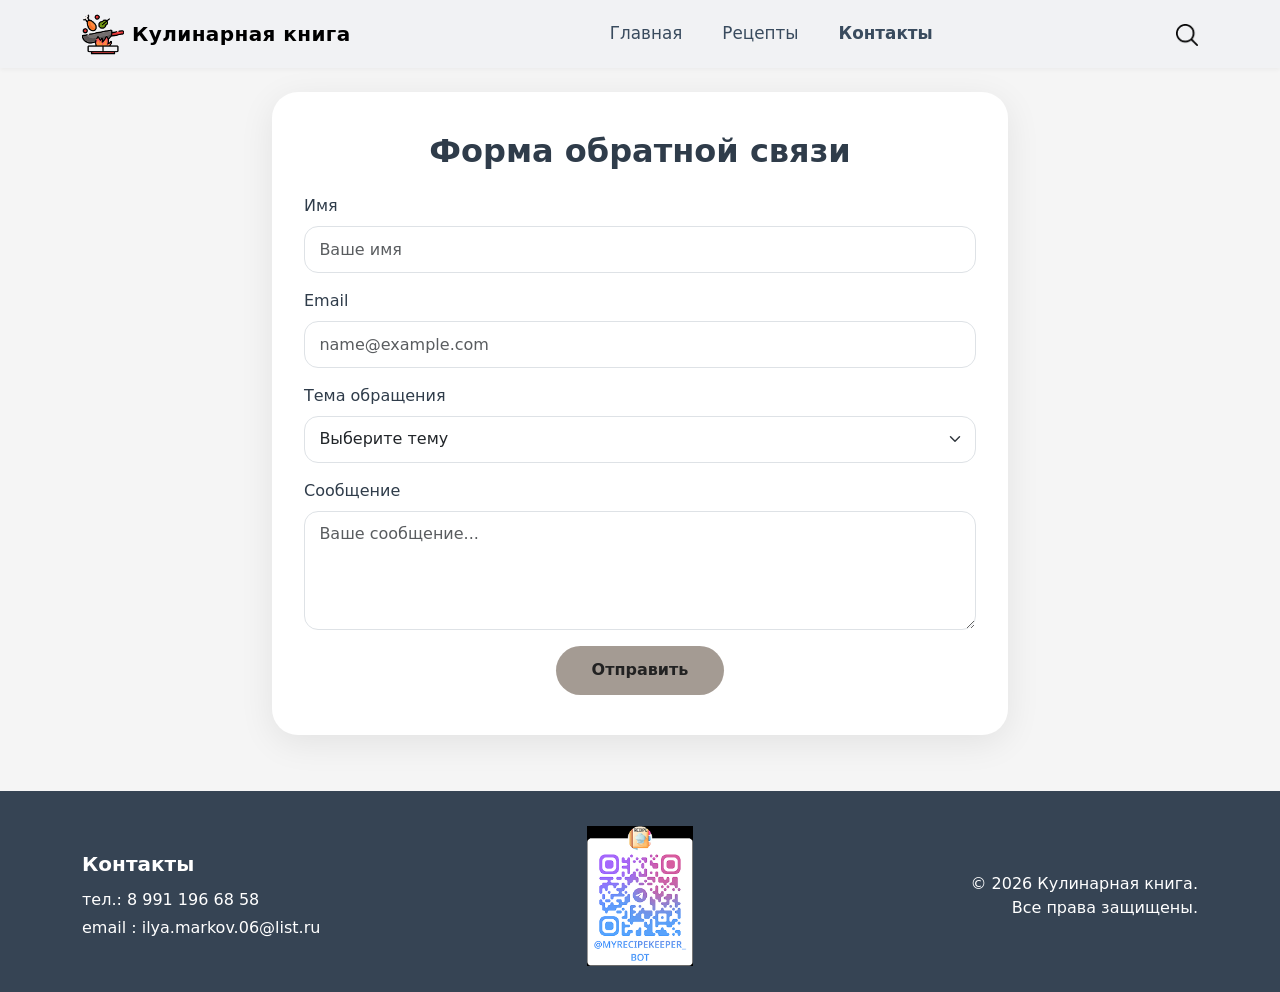
==== form.html @ 8230dfde "первая версия" ====
<!DOCTYPE html>
<html lang="ru">
  <head>
    <meta charset="UTF-8" />
    <meta name="viewport" content="width=device-width, initial-scale=1" />
    <title>Кулинарная книга – Форма обратной связи</title>
    <link
      href="https://cdn.jsdelivr.net/npm/bootstrap@5.3.2/dist/css/bootstrap.min.css"
      rel="stylesheet"
      integrity="sha384-T3c6CoIi6uLrA9TneNEoa7RxnatzjcDSCmG1MXxSR1GAsXEV/Dwwykc2MPK8M2HN"
      crossorigin="anonymous"
    />
    <link rel="stylesheet" href="styles.css" />
    <link rel="icon" type="image/x-icon" href="favicon.ico" />
  </head>
  <body>
    <div class="page-wrapper">
      <!-- Шапка -->
      <header>
        <nav class="navbar navbar-expand-lg navbar-custom">
          <div class="container">
            <a class="navbar-brand d-flex align-items-center" href="index.html">
              <img
                src="logo.png"
                alt="Логотип"
                class="navbar-brand-logo-img"
              />
              <span class="navbar-brand-text">Кулинарная книга</span>
            </a>
            <button
              class="navbar-toggler"
              type="button"
              data-bs-toggle="collapse"
              data-bs-target="#mainNavbar"
              aria-controls="mainNavbar"
              aria-expanded="false"
              aria-label="Toggle navigation"
            >
              <span class="navbar-toggler-icon"></span>
            </button>
            <div class="collapse navbar-collapse" id="mainNavbar">
              <ul class="navbar-nav mx-auto mb-2 mb-lg-0">
                <li class="nav-item">
                  <a class="nav-link" href="index.html">Главная</a>
                </li>
                <li class="nav-item">
                  <a class="nav-link" href="list.html">Рецепты</a>
                </li>
                <li class="nav-item">
                  <a
                    class="nav-link active"
                    aria-current="page"
                    href="form.html"
                    >Контакты</a
                  >
                </li>
              </ul>
              <div class="d-none d-lg-block">
                <img src="search.png" alt="Поиск" class="nav-search-img" />
              </div>
            </div>
          </div>
        </nav>
      </header>

      <!-- Контент -->
      <main class="py-4">
        <div class="container">
          <div class="row justify-content-center">
            <div class="col-lg-8">
              <div class="form-card">
                <h2 class="section-title text-center mb-4">
                  Форма обратной связи
                </h2>
                <!-- Форма не отправляет данные, только вёрстка -->
                <form>
                  <div class="mb-3">
                    <label for="name" class="form-label">Имя</label>
                    <input
                      type="text"
                      class="form-control"
                      id="name"
                      placeholder="Ваше имя"
                    />
                  </div>

                  <div class="mb-3">
                    <label for="email" class="form-label">Email</label>
                    <input
                      type="email"
                      class="form-control"
                      id="email"
                      placeholder="name@example.com"
                    />
                  </div>

                  <div class="mb-3">
                    <label for="topic" class="form-label">Тема обращения</label>
                    <select class="form-select" id="topic">
                      <option selected>Выберите тему</option>
                      <option value="1">Предложить рецепт</option>
                      <option value="2">Сообщить об ошибке</option>
                      <option value="3">Другой вопрос</option>
                    </select>
                  </div>

                  <div class="mb-3">
                    <label for="message" class="form-label">Сообщение</label>
                    <textarea
                      class="form-control"
                      id="message"
                      rows="4"
                      placeholder="Ваше сообщение..."
                    ></textarea>
                  </div>

                  <div class="d-flex justify-content-center">
                    <button type="submit" class="btn btn-submit">
                      Отправить
                    </button>
                  </div>
                </form>
              </div>
            </div>
          </div>
        </div>
      </main>

      <!-- Футер -->
      <footer class="site-footer">
        <div class="container">
          <div class="row align-items-center">
            <div class="col-md-4 mb-4 mb-md-0">
              <h5>Контакты</h5>
              <p class="mb-1">тел.: 8&nbsp;991&nbsp;196&nbsp;68&nbsp;58</p>
              <p class="mb-0">
                email :
                <a href="mailto:ilya.markov.06@list.ru">ilya.markov.06@list.ru</a>
              </p>
            </div>
            <div class="col-md-4 mb-4 mb-md-0 text-center">
              <img src="qr_code.png" alt="QR-код" class="qr-img" />
            </div>
            <div class="col-md-4 footer-copy">
              <p class="mb-0">
                © 2026 Кулинарная книга.<br />
                Все права защищены.
              </p>
            </div>
          </div>
        </div>
      </footer>
    </div>

    <script
      src="https://cdn.jsdelivr.net/npm/bootstrap@5.3.2/dist/js/bootstrap.bundle.min.js"
      integrity="sha384-C6RzsynM9kWDrMNeT87bh95OGNyZPhcTNXj1NW7RuBCsyN/o0jlpcV8Qyq46cDfL"
      crossorigin="anonymous"
    ></script>
  </body>
</html>
---- styles.css ----
/* Подключается на всех страницах */

body {
  font-family: "Montserrat", system-ui, -apple-system, BlinkMacSystemFont,
    "Segoe UI", sans-serif;
  background-color: #f5f5f5;
  color: #2f3c4a;
}

html,
body {
  height: 100%;
}

.page-wrapper {
  min-height: 100vh;
  display: flex;
  flex-direction: column;
}

main {
  flex: 1 0 auto;
}

.site-footer {
  flex-shrink: 0;
}

/* Шапка */
.navbar-custom {
  background-color: #f1f2f4;
  box-shadow: 0 2px 4px rgba(0, 0, 0, 0.04);
}

.navbar-brand-logo {
  width: 42px;
  height: 42px;
  border-radius: 50%;
  background-color: #ff7b3a;
  display: inline-flex;
  align-items: center;
  justify-content: center;
  color: #fff;
  font-weight: 700;
  font-size: 20px;
  margin-right: 8px;
}

.navbar-brand-logo-img {
  width: 42px;
  height: 42px;
  object-fit: contain;
  margin-right: 8px;
}

.navbar-brand-text {
  font-weight: 600;
  letter-spacing: 0.02em;
}

.nav-link {
  font-size: 1.05rem;
  padding-left: 1.25rem !important;
  padding-right: 1.25rem !important;
  color: #394b5e !important;
}

.nav-link.active {
  font-weight: 600;
}

.nav-search-icon {
  font-size: 1.3rem;
  color: #394b5e;
}

.nav-search-img {
  width: 22px;
  height: 22px;
  object-fit: contain;
}

/* Главный экран */
.hero-section {
  padding: 4rem 0 5rem;
  text-align: center;
}

.hero-card {
  background-color: #ffffff;
  border-radius: 26px;
  box-shadow: 0 8px 35px rgba(0, 0, 0, 0.08);
  padding: 4rem 1.5rem 3.5rem;
}

.hero-title {
  font-weight: 600;
  font-size: clamp(2rem, 3vw, 2.5rem);
  margin-bottom: 1.75rem;
}

.hero-subtitle {
  font-size: clamp(1.1rem, 2vw, 1.3rem);
  margin-bottom: 2.5rem;
  color: #5a6a7a;
}

.btn-main {
  background-color: #a49b93;
  color: #222;
  border-radius: 999px;
  padding: 0.9rem 2.5rem;
  font-weight: 600;
  border: none;
}

.btn-main:hover {
  background-color: #93887f;
  color: #111;
}

/* Кнопка «Добавить рецепт» на главной — на 30px ниже соседней */
.btn-add-recipe-offset {
  margin-top: 30px;
}

/* Общие элементы */
.section-title {
  font-weight: 600;
  margin-bottom: 2rem;
}

.photo-placeholder,
.qr-placeholder,
.recipe-image-placeholder {
  background-color: #e4e5e8;
  border-radius: 18px;
  display: flex;
  align-items: center;
  justify-content: center;
  color: #7b828b;
  text-align: center;
  font-size: 0.95rem;
}

.photo-placeholder {
  width: 100%;
  padding-top: 56.25%;
  position: relative;
}

.photo-placeholder span {
  position: absolute;
  inset: 0;
  display: flex;
  align-items: center;
  justify-content: center;
}

.qr-placeholder {
  width: 140px;
  height: 140px;
  margin: 0 auto;
}

.qr-img {
  width: 140px;
  height: 140px;
  object-fit: contain;
  border-radius: 14px;
}

/* Список рецептов */
.recipe-card {
  background-color: #e4e5e8;
  border: none;
  border-radius: 22px;
  padding: 0.9rem;
  margin-bottom: 1rem;
}

.recipe-card-title {
  font-weight: 600;
  margin-bottom: 0.25rem;
}

.recipe-card-text {
  color: #5a6a7a;
  margin-bottom: 0;
}

.recipe-card-img {
  border-radius: 20px;
  width: 100%;
  height: 100%;
  object-fit: cover;
}

.recipe-thumb {
  width: 100%;
  aspect-ratio: 16 / 9;
  object-fit: cover;
  border-radius: 20px;
}

.recipe-details-btn {
  background-color: #a49b93;
  color: #222;
  border-radius: 999px;
  padding: 0.4rem 1.1rem;
  font-size: 0.9rem;
  border: none;
}

.recipe-details-btn:hover {
  background-color: #93887f;
  color: #111;
}

/* Страница рецепта */
.recipe-detail-card {
  background-color: #e4e5e8;
  border-radius: 26px;
  padding: 2.5rem 2rem;
}

.recipe-detail-title {
  font-weight: 600;
  font-size: 1.4rem;
}

.recipe-detail-meta {
  font-size: 1rem;
  margin-bottom: 1.5rem;
}

.back-btn {
  background-color: #a49b93;
  border: none;
  border-radius: 999px;
  padding: 0.55rem 1.5rem;
  font-weight: 600;
  color: #222;
}

.back-btn:hover {
  background-color: #93887f;
  color: #111;
}

/* Форма */
.form-card {
  background-color: #ffffff;
  border-radius: 26px;
  box-shadow: 0 8px 35px rgba(0, 0, 0, 0.08);
  padding: 2.5rem 2rem;
}

.form-label {
  font-weight: 500;
}

.form-control,
.form-select {
  border-radius: 14px;
  padding: 0.65rem 0.9rem;
}

.btn-submit {
  background-color: #a49b93;
  border-radius: 999px;
  border: none;
  padding: 0.8rem 2.2rem;
  font-weight: 600;
  color: #222;
}

.btn-submit:hover {
  background-color: #93887f;
  color: #111;
}

/* Футер */
.site-footer {
  background-color: #364454;
  color: #ffffff;
  padding: 2.2rem 0 1.6rem;
  margin-top: 2rem;
}

.site-footer h5 {
  font-weight: 600;
  margin-bottom: 0.75rem;
}

.site-footer a {
  color: #ffffff;
  text-decoration: none;
}

.site-footer a:hover {
  text-decoration: underline;
}

.footer-copy {
  text-align: right;
}

@media (max-width: 767.98px) {
  .hero-card {
    padding: 2.8rem 1.5rem 2.6rem;
  }

  .recipe-detail-card {
    padding: 2rem 1.5rem;
  }

  .footer-copy {
    text-align: left;
    margin-top: 1.2rem;
  }
}
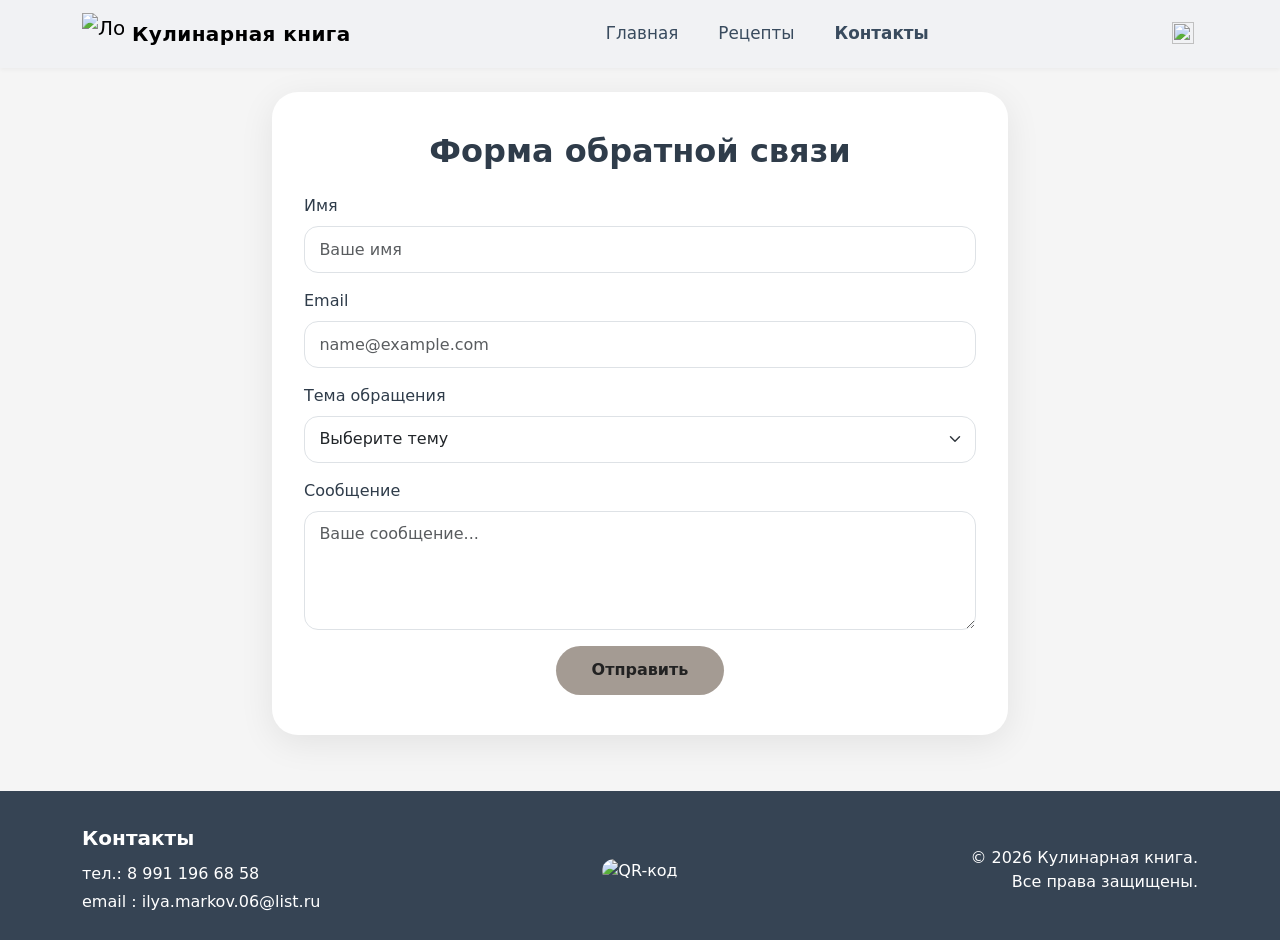
==== commit a94915ac: "dowlanding for laba chinazes" ====
--- a/form.html
+++ b/form.html
@@ -10,7 +10,7 @@
       integrity="sha384-T3c6CoIi6uLrA9TneNEoa7RxnatzjcDSCmG1MXxSR1GAsXEV/Dwwykc2MPK8M2HN"
       crossorigin="anonymous"
     />
-    <link rel="stylesheet" href="styles.css" />
+    <link rel="stylesheet" href="css/styles.css" />
     <link rel="icon" type="image/x-icon" href="favicon.ico" />
   </head>
   <body>
@@ -21,7 +21,7 @@
           <div class="container">
             <a class="navbar-brand d-flex align-items-center" href="index.html">
               <img
-                src="logo.png"
+                src="images/logo.png"
                 alt="Логотип"
                 class="navbar-brand-logo-img"
               />
@@ -44,7 +44,7 @@
                   <a class="nav-link" href="index.html">Главная</a>
                 </li>
                 <li class="nav-item">
-                  <a class="nav-link" href="list.html">Рецепты</a>
+                  <a class="nav-link" href="list.php">Рецепты</a>
                 </li>
                 <li class="nav-item">
                   <a
@@ -56,7 +56,9 @@
                 </li>
               </ul>
               <div class="d-none d-lg-block">
-                <img src="search.png" alt="Поиск" class="nav-search-img" />
+                <a class="nav-search-link" href="list.php#recipeSearch" title="Поиск рецептов" aria-label="Поиск по рецептам">
+                  <img src="images/search.png" alt="" width="22" height="22" class="nav-search-img" />
+                </a>
               </div>
             </div>
           </div>
@@ -73,13 +75,16 @@
                   Форма обратной связи
                 </h2>
                 <!-- Форма не отправляет данные, только вёрстка -->
-                <form>
+                <form id="feedbackForm">
                   <div class="mb-3">
                     <label for="name" class="form-label">Имя</label>
                     <input
                       type="text"
                       class="form-control"
                       id="name"
+                      name="name"
+                      required
+                      maxlength="200"
                       placeholder="Ваше имя"
                     />
                   </div>
@@ -90,14 +95,16 @@
                       type="email"
                       class="form-control"
                       id="email"
+                      name="email"
+                      required
                       placeholder="name@example.com"
                     />
                   </div>
 
                   <div class="mb-3">
                     <label for="topic" class="form-label">Тема обращения</label>
-                    <select class="form-select" id="topic">
-                      <option selected>Выберите тему</option>
+                    <select class="form-select" id="topic" name="topic" required>
+                      <option value="" selected disabled>Выберите тему</option>
                       <option value="1">Предложить рецепт</option>
                       <option value="2">Сообщить об ошибке</option>
                       <option value="3">Другой вопрос</option>
@@ -109,6 +116,8 @@
                     <textarea
                       class="form-control"
                       id="message"
+                      name="message"
+                      required
                       rows="4"
                       placeholder="Ваше сообщение..."
                     ></textarea>
@@ -139,7 +148,7 @@
               </p>
             </div>
             <div class="col-md-4 mb-4 mb-md-0 text-center">
-              <img src="qr_code.png" alt="QR-код" class="qr-img" />
+              <img src="images/qr_code.png" alt="QR-код" class="qr-img" />
             </div>
             <div class="col-md-4 footer-copy">
               <p class="mb-0">
@@ -157,6 +166,26 @@
       integrity="sha384-C6RzsynM9kWDrMNeT87bh95OGNyZPhcTNXj1NW7RuBCsyN/o0jlpcV8Qyq46cDfL"
       crossorigin="anonymous"
     ></script>
+
+    <!-- Модальное окно для сообщений формы -->
+  <div class="modal fade" id="formModal" tabindex="-1" aria-labelledby="formModalLabel" aria-hidden="true">
+    <div class="modal-dialog">
+      <div class="modal-content">
+        <div class="modal-header">
+          <h5 class="modal-title" id="formModalLabel">Сообщение</h5>
+          <button type="button" class="btn-close" data-bs-dismiss="modal" aria-label="Закрыть"></button>
+        </div>
+        <div class="modal-body" id="formModalBody">
+          Текст сообщения
+        </div>
+        <div class="modal-footer">
+          <button type="button" class="btn btn-secondary" data-bs-dismiss="modal">Закрыть</button>
+        </div>
+      </div>
+    </div>
+  </div>
+
+  <script src="js/script.js"></script>
   </body>
 </html>
 
--- a/css/styles.css
+++ b/css/styles.css
@@ -0,0 +1,436 @@
+/* Подключается на всех страницах */
+
+body {
+  font-family: "Montserrat", system-ui, -apple-system, BlinkMacSystemFont,
+    "Segoe UI", sans-serif;
+  background-color: #f5f5f5;
+  color: #2f3c4a;
+}
+
+html,
+body {
+  height: 100%;
+}
+
+.page-wrapper {
+  min-height: 100vh;
+  display: flex;
+  flex-direction: column;
+}
+
+main {
+  flex: 1 0 auto;
+}
+
+.site-footer {
+  flex-shrink: 0;
+}
+
+/* Шапка */
+.navbar-custom {
+  background-color: #f1f2f4;
+  box-shadow: 0 2px 4px rgba(0, 0, 0, 0.04);
+}
+
+.navbar-brand-logo {
+  width: 42px;
+  height: 42px;
+  border-radius: 50%;
+  background-color: #ff7b3a;
+  display: inline-flex;
+  align-items: center;
+  justify-content: center;
+  color: #fff;
+  font-weight: 700;
+  font-size: 20px;
+  margin-right: 8px;
+}
+
+.navbar-brand-logo-img {
+  width: 42px;
+  height: 42px;
+  object-fit: contain;
+  margin-right: 8px;
+}
+
+.navbar-brand-text {
+  font-weight: 600;
+  letter-spacing: 0.02em;
+}
+
+.nav-link {
+  font-size: 1.05rem;
+  padding-left: 1.25rem !important;
+  padding-right: 1.25rem !important;
+  color: #394b5e !important;
+}
+
+.nav-link.active {
+  font-weight: 600;
+}
+
+.nav-search-icon {
+  font-size: 1.3rem;
+  color: #394b5e;
+}
+
+.nav-search-link {
+  display: inline-flex;
+  align-items: center;
+  justify-content: center;
+  text-decoration: none;
+  line-height: 0;
+  padding: 4px;
+  border-radius: 8px;
+  transition: background-color 0.15s ease;
+}
+
+.nav-search-link:hover {
+  background-color: rgba(57, 75, 94, 0.08);
+}
+
+.nav-search-link:focus-visible {
+  outline: 2px solid #a49b93;
+  outline-offset: 2px;
+}
+
+.nav-search-img {
+  width: 22px;
+  height: 22px;
+  object-fit: contain;
+  display: block;
+}
+
+/* Главный экран */
+.hero-section {
+  padding: 4rem 0 5rem;
+  text-align: center;
+}
+
+.hero-card {
+  background-color: #ffffff;
+  border-radius: 26px;
+  box-shadow: 0 8px 35px rgba(0, 0, 0, 0.08);
+  padding: 4rem 1.5rem 3.5rem;
+}
+
+.hero-title {
+  font-weight: 600;
+  font-size: clamp(2rem, 3vw, 2.5rem);
+  margin-bottom: 1.75rem;
+}
+
+.hero-subtitle {
+  font-size: clamp(1.1rem, 2vw, 1.3rem);
+  margin-bottom: 2.5rem;
+  color: #5a6a7a;
+}
+
+.btn-main {
+  background-color: #a49b93;
+  color: #222;
+  border-radius: 999px;
+  padding: 0.9rem 2.5rem;
+  font-weight: 600;
+  border: none;
+}
+
+.btn-main:hover {
+  background-color: #93887f;
+  color: #111;
+}
+
+/* Кнопка «Добавить рецепт» на главной — на 30px ниже соседней */
+.btn-add-recipe-offset {
+  margin-top: 30px;
+}
+
+/* Общие элементы */
+.section-title {
+  font-weight: 600;
+  margin-bottom: 2rem;
+}
+
+.photo-placeholder,
+.qr-placeholder,
+.recipe-image-placeholder {
+  background-color: #e4e5e8;
+  border-radius: 18px;
+  display: flex;
+  align-items: center;
+  justify-content: center;
+  color: #7b828b;
+  text-align: center;
+  font-size: 0.95rem;
+}
+
+.photo-placeholder {
+  width: 100%;
+  padding-top: 56.25%;
+  position: relative;
+}
+
+.photo-placeholder span {
+  position: absolute;
+  inset: 0;
+  display: flex;
+  align-items: center;
+  justify-content: center;
+}
+
+.qr-placeholder {
+  width: 140px;
+  height: 140px;
+  margin: 0 auto;
+}
+
+.qr-img {
+  width: 140px;
+  height: 140px;
+  object-fit: contain;
+  border-radius: 14px;
+}
+
+/* Список рецептов */
+.recipe-card {
+  background-color: #e4e5e8;
+  border: none;
+  border-radius: 22px;
+  padding: 0.9rem;
+  margin-bottom: 1rem;
+}
+
+.recipe-card-title {
+  font-weight: 600;
+  margin-bottom: 0.25rem;
+}
+
+.recipe-card-text {
+  color: #5a6a7a;
+  margin-bottom: 0;
+}
+
+.recipe-card-img {
+  border-radius: 20px;
+  width: 100%;
+  height: 100%;
+  object-fit: cover;
+}
+
+.recipe-thumb {
+  width: 100%;
+  aspect-ratio: 16 / 9;
+  object-fit: cover;
+  border-radius: 20px;
+}
+
+.recipe-details-btn {
+  background-color: #a49b93;
+  color: #222;
+  border-radius: 999px;
+  padding: 0.4rem 1.1rem;
+  font-size: 0.9rem;
+  border: none;
+}
+
+.recipe-details-btn:hover {
+  background-color: #93887f;
+  color: #111;
+}
+
+/* Страница рецепта */
+.recipe-detail-card {
+  background-color: #e4e5e8;
+  border-radius: 26px;
+  padding: 2.5rem 2rem;
+}
+
+.recipe-detail-title {
+  font-weight: 600;
+  font-size: 1.4rem;
+}
+
+.recipe-detail-meta {
+  font-size: 1rem;
+  margin-bottom: 1.5rem;
+}
+
+.recipe-detail-hero-img {
+  max-height: 320px;
+  object-fit: cover;
+}
+
+.recipe-body {
+  white-space: pre-wrap;
+  word-break: break-word;
+}
+
+.back-btn {
+  background-color: #a49b93;
+  border: none;
+  border-radius: 999px;
+  padding: 0.55rem 1.5rem;
+  font-weight: 600;
+  color: #222;
+}
+
+.back-btn:hover {
+  background-color: #93887f;
+  color: #111;
+}
+
+/* Форма */
+.form-card {
+  background-color: #ffffff;
+  border-radius: 26px;
+  box-shadow: 0 8px 35px rgba(0, 0, 0, 0.08);
+  padding: 2.5rem 2rem;
+}
+
+.form-label {
+  font-weight: 500;
+}
+
+.form-control,
+.form-select {
+  border-radius: 14px;
+  padding: 0.65rem 0.9rem;
+}
+
+.btn-submit {
+  background-color: #a49b93;
+  border-radius: 999px;
+  border: none;
+  padding: 0.8rem 2.2rem;
+  font-weight: 600;
+  color: #222;
+}
+
+.btn-submit:hover {
+  background-color: #93887f;
+  color: #111;
+}
+
+/* Выбор категории рецепта (form_recipe.html) */
+.recipe-category-display {
+  cursor: pointer;
+  background-color: #fff;
+}
+
+.recipe-category-toggle {
+  border-radius: 0 14px 14px 0;
+  border-color: #dee2e6;
+}
+
+.recipe-category-field .input-group .form-control {
+  border-radius: 14px 0 0 14px;
+}
+
+.recipe-category-panel {
+  position: absolute;
+  top: 0;
+  left: calc(100% + 10px);
+  z-index: 40;
+  min-width: 240px;
+  max-width: min(280px, calc(100vw - 2rem));
+  padding: 0.65rem 0.75rem;
+  background: #fff;
+  border: 1px solid #dee2e6;
+  border-radius: 14px;
+  box-shadow: 0 10px 32px rgba(0, 0, 0, 0.12);
+  opacity: 0;
+  visibility: hidden;
+  transform: translateX(-18px);
+  transition:
+    opacity 0.22s ease,
+    transform 0.22s ease,
+    visibility 0.22s;
+  pointer-events: none;
+}
+
+.recipe-category-panel.is-open {
+  opacity: 1;
+  visibility: visible;
+  transform: translateX(0);
+  pointer-events: auto;
+}
+
+.recipe-category-option {
+  display: block;
+  width: 100%;
+  text-align: left;
+  padding: 0.45rem 0.6rem;
+  margin: 0;
+  border: none;
+  border-radius: 10px;
+  background: transparent;
+  font-size: 0.95rem;
+  color: #222;
+  transition: background-color 0.15s;
+}
+
+.recipe-category-option:hover,
+.recipe-category-option:focus-visible {
+  background-color: #e4e5e8;
+  outline: none;
+}
+
+.recipe-category-other-wrap .form-control {
+  border-radius: 10px;
+}
+
+@media (max-width: 767.98px) {
+  .recipe-category-panel {
+    left: 0;
+    right: 0;
+    top: calc(100% + 6px);
+    max-width: none;
+    min-width: 0;
+    transform: translateY(-10px);
+  }
+
+  .recipe-category-panel.is-open {
+    transform: translateY(0);
+  }
+}
+
+/* Футер */
+.site-footer {
+  background-color: #364454;
+  color: #ffffff;
+  padding: 2.2rem 0 1.6rem;
+  margin-top: 2rem;
+}
+
+.site-footer h5 {
+  font-weight: 600;
+  margin-bottom: 0.75rem;
+}
+
+.site-footer a {
+  color: #ffffff;
+  text-decoration: none;
+}
+
+.site-footer a:hover {
+  text-decoration: underline;
+}
+
+.footer-copy {
+  text-align: right;
+}
+
+@media (max-width: 767.98px) {
+  .hero-card {
+    padding: 2.8rem 1.5rem 2.6rem;
+  }
+
+  .recipe-detail-card {
+    padding: 2rem 1.5rem;
+  }
+
+  .footer-copy {
+    text-align: left;
+    margin-top: 1.2rem;
+  }
+}
